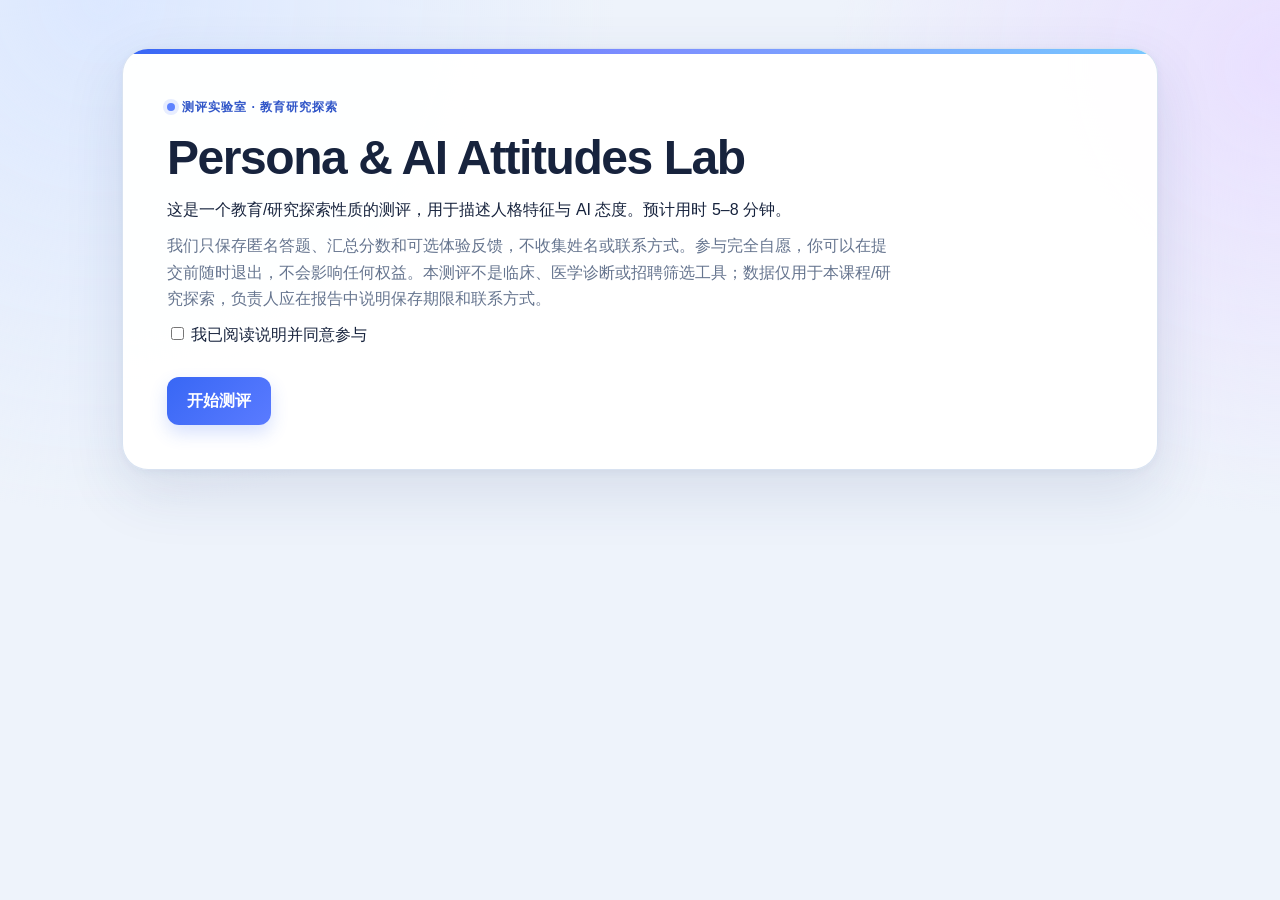
==== index.html @ b215f6ae "Add files via upload" ====
<!doctype html>
<html lang="zh-CN"><head><meta charset="utf-8"><meta name="viewport" content="width=device-width,initial-scale=1"><title>Persona & AI Attitudes Lab</title><link rel="stylesheet" href="styles.css"></head>
<body><main id="app"></main><script src="app.js"></script></body></html>
---- styles.css ----
:root{
  font-family:-apple-system,BlinkMacSystemFont,"PingFang SC","Hiragino Sans GB","Microsoft YaHei",sans-serif;
  color:#17233d;
  background:#eef3fb;
  --ink:#17233d;
  --muted:#66758f;
  --line:#dce5f2;
  --blue:#3867f5;
  --blue-dark:#2449c7;
  --soft-blue:#edf3ff;
  --soft:#f7f9fd;
}
*{box-sizing:border-box}
html{scroll-behavior:smooth}
body{
  margin:0;
  line-height:1.65;
  background:
    radial-gradient(circle at 8% 0%,#dce8ff 0,transparent 32rem),
    radial-gradient(circle at 100% 12%,#e9e0ff 0,transparent 28rem),
    #eef3fb;
}
button,input,select,textarea{font:inherit}
button{border:0}
.shell{max-width:1080px;margin:0 auto;padding:48px 22px 76px}
.card{
  position:relative;
  overflow:hidden;
  background:rgba(255,255,255,.96);
  border:1px solid rgba(214,225,241,.95);
  border-radius:26px;
  padding:clamp(24px,4vw,44px);
  box-shadow:0 22px 60px rgba(39,65,112,.12),0 2px 8px rgba(39,65,112,.05);
}
.card:before{content:"";display:block;position:absolute;inset:0 0 auto;height:5px;background:linear-gradient(90deg,#3867f5,#7d8dff,#77c8ff)}
h1{margin:0 0 10px;font-size:clamp(2rem,4vw,3rem);line-height:1.2;letter-spacing:-.03em}
h2{margin:36px 0 14px;font-size:clamp(1.35rem,2.4vw,1.75rem);line-height:1.25;letter-spacing:-.02em}
h3{margin:22px 0 10px;line-height:1.3}
p{margin:10px 0}
.card>p{max-width:82ch}
.muted{color:var(--muted)}
.eyebrow,.section-kicker{display:inline-flex;align-items:center;gap:7px;margin-bottom:12px;color:#3156c8;font-size:.78rem;font-weight:800;letter-spacing:.08em}
.eyebrow:before{content:"";width:8px;height:8px;border-radius:50%;background:#5f83ff;box-shadow:0 0 0 4px #e7edff}
.stepper{display:flex;align-items:center;gap:10px;margin:2px 0 18px;color:#8492aa;font-size:.86rem;font-weight:700}
.stepper span{padding:7px 12px;border:1px solid var(--line);border-radius:99px;background:#f7f9fd;white-space:nowrap}
.stepper span.active{border-color:#b9caff;background:#edf3ff;color:#2449c7}
.stepper i{height:1px;width:28px;background:#d6dfef}
.actions{display:flex;flex-wrap:wrap;gap:12px;margin-top:28px}
button{
  min-height:44px;
  padding:11px 20px;
  border-radius:12px;
  background:linear-gradient(135deg,var(--blue),#5a7bff);
  color:#fff;
  font-weight:700;
  box-shadow:0 8px 18px rgba(56,103,245,.2);
  cursor:pointer;
  transition:transform .15s ease,box-shadow .15s ease,background .15s ease;
}
button:hover{transform:translateY(-1px);box-shadow:0 11px 24px rgba(56,103,245,.28)}
button:active{transform:translateY(0)}
button:focus-visible,input:focus-visible,select:focus-visible,textarea:focus-visible{outline:3px solid rgba(56,103,245,.27);outline-offset:2px}
button.secondary{background:#e9effa;color:#263657;box-shadow:none}
button.secondary:hover{background:#dfe8f8;box-shadow:none}
.progress{height:10px;background:#e5ecf8;border-radius:99px;margin:20px 0 30px;overflow:hidden}
.progress>i{display:block;height:100%;background:linear-gradient(90deg,var(--blue),#73a7ff);border-radius:99px;transition:width .25s ease}
.item{padding:22px 0;border-bottom:1px solid #edf1f7}
.item:last-child{border-bottom:0}
.item p{font-size:1.08rem;font-weight:650}
.scale{display:grid;grid-template-columns:repeat(5,minmax(72px,1fr));gap:9px;margin-top:16px}
.scale label{
  min-height:66px;
  display:flex;flex-direction:column;align-items:center;justify-content:center;gap:4px;
  padding:8px 4px;
  border:1px solid var(--line);
  border-radius:13px;
  background:#fbfcff;
  color:#5f6f89;
  font-size:.82rem;
  text-align:center;
  cursor:pointer;
  transition:border-color .15s,background .15s,color .15s,transform .15s;
}
.scale label:hover{border-color:#9db5f8;background:#f3f6ff}
.scale label:has(input:checked){border-color:var(--blue);background:var(--soft-blue);color:#2145b7;transform:translateY(-1px);box-shadow:0 5px 12px rgba(56,103,245,.12)}
.scale input{margin:0;accent-color:var(--blue)}
.score-list{display:grid;grid-template-columns:repeat(3,minmax(0,1fr));gap:16px}
.score{padding:21px 18px;border-radius:17px;background:linear-gradient(145deg,#eff4ff,#e8efff);border:1px solid #dce7fb;text-align:center}
.score span{display:block;font-weight:700;color:#33466b}
.score b{display:block;font-size:2.05rem;line-height:1.1;margin:6px 0;color:#152751}
.score p{font-size:.88rem;color:var(--muted);max-width:30ch;margin:10px auto 0;line-height:1.55}
.score small{display:block;color:var(--muted);margin-top:5px}
.bar-track{height:8px;background:#d8e4fb;border-radius:99px;margin-top:13px;overflow:hidden}
.bar-track i{display:block;height:100%;background:linear-gradient(90deg,var(--blue),#7a9dff);border-radius:99px}
table{border-collapse:separate;border-spacing:0;width:100%;font-size:.93rem;overflow:hidden;border:1px solid var(--line);border-radius:14px;background:#fff}
th,td{border-bottom:1px solid #e7edf6;padding:11px 12px;text-align:center;white-space:nowrap}
th{background:#f4f7fc;color:#435676;font-weight:750}
tr:last-child td{border-bottom:0}
tr:hover td{background:#fafcff}
th:first-child,td:first-child{text-align:left;min-width:280px;white-space:normal}
.table-wrap{overflow-x:auto;border-radius:14px}
select,textarea,input[type=password]{
  border:1px solid #cfd9e9;border-radius:11px;padding:10px 12px;background:#fff;color:var(--ink)
}
textarea{width:100%;resize:vertical;min-height:110px}
hr{border:0;border-top:1px solid var(--line);margin:34px 0}
.warning{padding:14px 16px;background:#fff5e7;color:#8a4b08;border:1px solid #f4d49e;border-left:5px solid #f1a63d;border-radius:12px}
.top-metrics{display:grid;grid-template-columns:repeat(3,1fr);gap:16px;margin:22px 0 30px}
.top-metrics>div{background:linear-gradient(145deg,#f7f9fd,#eef3fb);border:1px solid var(--line);border-radius:17px;padding:17px 18px}
.top-metrics strong{display:block;font-size:1.8rem;line-height:1.2;color:#18294e}
.top-metrics span{color:var(--muted);font-size:.9rem}
.results-section{margin-top:28px}
.results-section h2{margin-top:0;margin-bottom:16px;font-size:1.35rem;color:#25385e}
.insight-grid{display:grid;grid-template-columns:repeat(2,minmax(0,1fr));gap:18px;margin-top:24px}
.insight{background:#fbfcff;border:1px solid #dfe7f4;border-radius:18px;padding:22px}
.insight h2{margin:0 0 14px;font-size:1.35rem}
.insight p{margin:9px 0;line-height:1.7}
.summary-line{display:block;margin:7px 0}
.definition-list{list-style:none;margin:17px 0 0;padding:0;display:grid;gap:11px}
.definition-list li{display:grid;gap:2px;padding-bottom:8px;border-bottom:1px dashed #dce5f2}
.definition-list li:last-child{border-bottom:0}
.definition-list span{color:var(--muted);font-size:.92rem}
.overall-summary{margin-top:32px;padding:24px 26px;background:linear-gradient(145deg,#f6f9ff,#eef4ff);border:1px solid #d6e3ff;border-radius:20px}
.overall-summary h2{margin-top:0}
.summary-list{margin:14px 0 0;padding-left:21px;display:grid;gap:11px}
.method-note{margin:12px 0;padding:15px 17px;background:#f5f8fd;border:1px solid #e0e8f4;border-left:4px solid #9bb7f8;border-radius:11px;color:#52627a;line-height:1.65}
.method-note strong{color:#263b68}
.feedback-list{display:grid;gap:10px;margin-top:14px}
.feedback-list p{display:grid;grid-template-columns:auto auto 1fr;align-items:baseline;gap:12px;margin:0;padding:13px 15px;background:#fbfcff;border:1px solid #e1e8f3;border-radius:12px}
.feedback-list .feedback-rating{font-weight:750;color:#2449c7;white-space:nowrap}
.feedback-panel{margin-top:22px;padding:22px 24px;background:#f8faff;border:1px solid #dce6f8;border-radius:18px}
.feedback-panel h2{margin:0 0 14px;font-size:1.35rem}
.feedback-panel .section-kicker{margin-bottom:6px;color:#7182a3;letter-spacing:.03em}
.feedback-panel select{margin-top:4px}
.feedback-panel textarea{margin-top:16px}
.alpha-grid{display:grid;grid-template-columns:repeat(4,minmax(0,1fr));gap:12px;margin:16px 0}
.alpha-item{display:flex;flex-direction:column;gap:5px;padding:15px;background:#f7f9fd;border:1px solid #dfe7f3;border-radius:13px}
.alpha-item span{color:var(--muted);font-size:.9rem}
.alpha-item strong{font-size:1.12rem;color:#1c315d}
@media(max-width:760px){
  .shell{padding:28px 14px 54px}
  .card{border-radius:20px;padding:24px 18px}
  .score-list,.top-metrics{grid-template-columns:repeat(2,minmax(0,1fr))}
  .insight-grid{grid-template-columns:1fr}
  .alpha-grid{grid-template-columns:repeat(2,minmax(0,1fr))}
}
@media(max-width:560px){
  h2{margin-top:30px}
  .score-list,.top-metrics{grid-template-columns:1fr}
  .actions button{width:100%}
  .feedback-list p{grid-template-columns:1fr auto}
  .feedback-list p .muted{grid-column:1 / -1}
  .feedback-panel{padding:18px 16px}
  .scale{display:flex;overflow-x:auto;padding-bottom:5px}
  .scale label{flex:0 0 76px}
  th,td{padding:9px 10px}
}
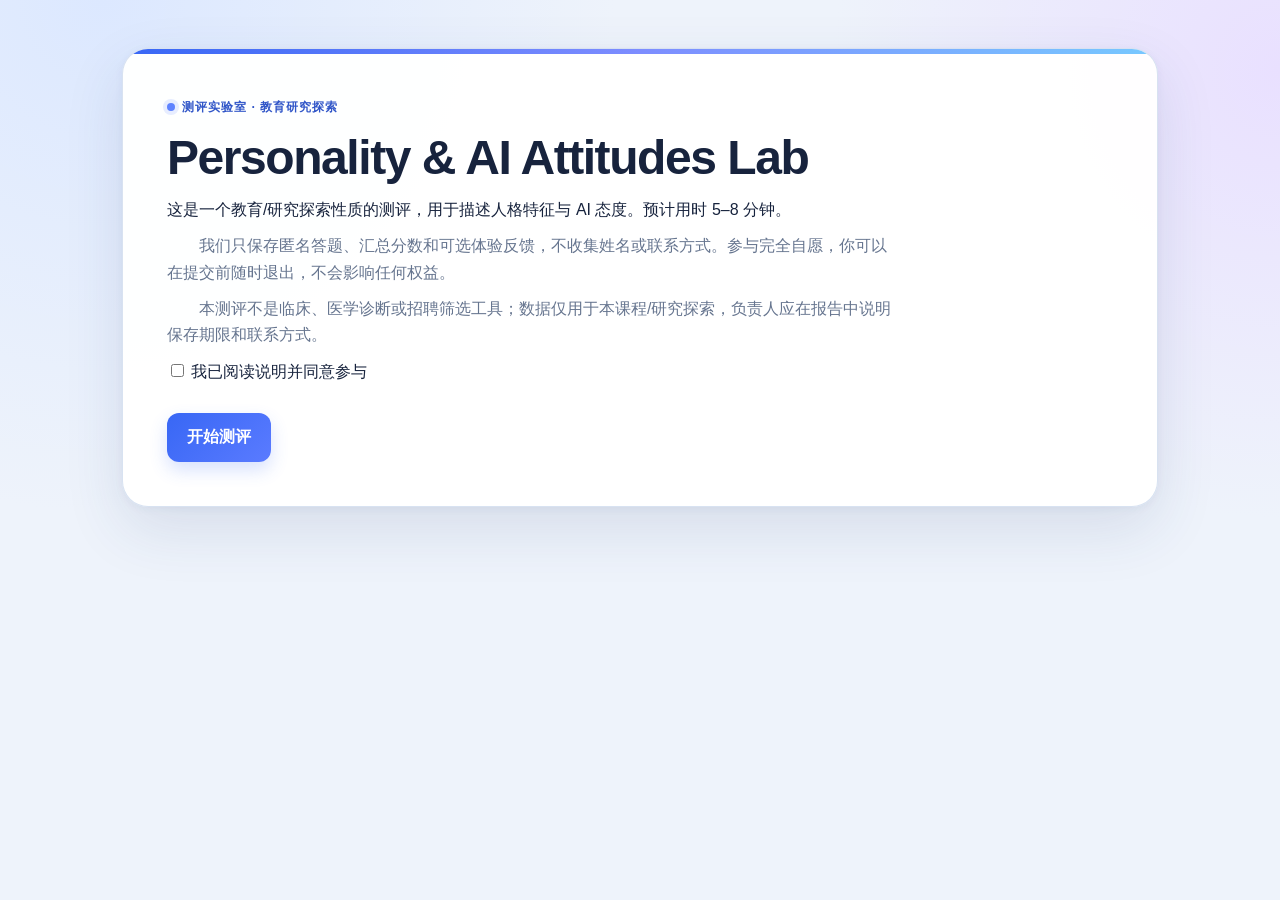
==== commit 9bddf7d6: "Add files via upload" ====
--- a/index.html
+++ b/index.html
@@ -1,3 +1,3 @@
 <!doctype html>
-<html lang="zh-CN"><head><meta charset="utf-8"><meta name="viewport" content="width=device-width,initial-scale=1"><title>Persona & AI Attitudes Lab</title><link rel="stylesheet" href="styles.css"></head>
-<body><main id="app"></main><script src="app.js"></script></body></html>
+<html lang="zh-CN"><head><meta charset="utf-8"><meta name="viewport" content="width=device-width,initial-scale=1"><title>Personality & AI Attitudes Lab</title><link rel="stylesheet" href="styles.css"></head>
+<body><main id="app"></main><script src="app.js?v=20260913-2"></script></body></html>
--- a/styles.css
+++ b/styles.css
@@ -155,3 +155,6 @@
   .scale label{flex:0 0 76px}
   th,td{padding:9px 10px}
 }
+
+/* Intro copy uses two-character paragraph indents for the privacy and disclaimer notes. */
+.intro-privacy,.intro-disclaimer{text-indent:2em}
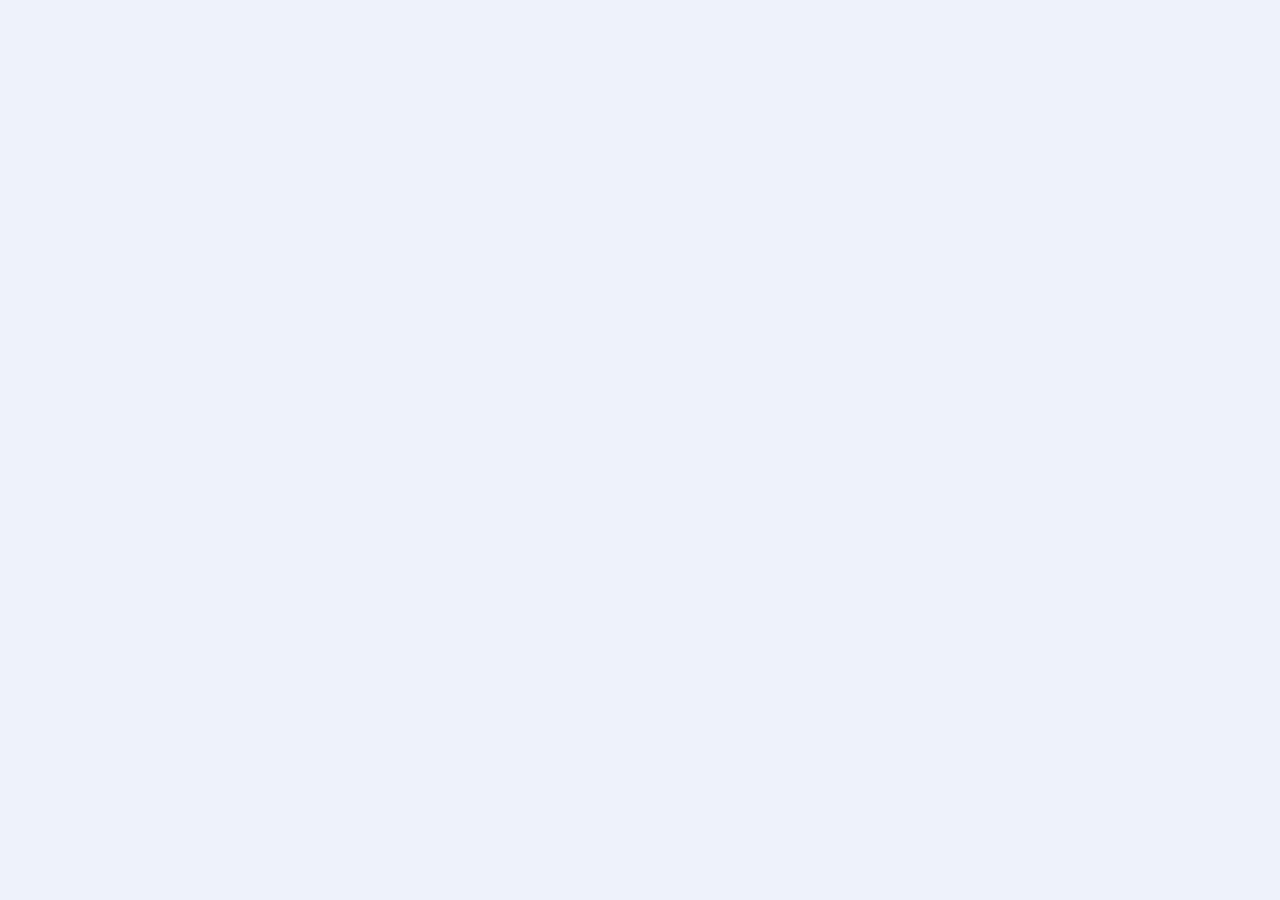
==== commit d47f36a0: "fix: load questionnaire and analysis dependencies" ====
--- a/index.html
+++ b/index.html
@@ -1,3 +1,14 @@
 <!doctype html>
-<html lang="zh-CN"><head><meta charset="utf-8"><meta name="viewport" content="width=device-width,initial-scale=1"><title>Personality & AI Attitudes Lab</title><link rel="stylesheet" href="styles.css"></head>
-<body><main id="app"></main><script src="app.js?v=20260913-2"></script></body></html>
+<html lang="zh-CN">
+<head>
+  <meta charset="utf-8">
+  <meta name="viewport" content="width=device-width,initial-scale=1">
+  <meta name="description" content="用于教育研究探索的五大人格与 AI 态度测评。">
+  <title>Personality &amp; AI Attitudes Lab</title>
+  <link rel="stylesheet" href="styles.css?v=20260913-review-v2">
+  <script defer src="questionnaire.js?v=20260913-review-v2"></script>
+  <script defer src="analysis.js?v=20260913-review-v2"></script>
+  <script defer src="app.js?v=20260913-review-v2"></script>
+</head>
+<body><main id="app"></main><noscript>本测评需要启用 JavaScript。请在浏览器设置中启用后刷新。</noscript></body>
+</html>
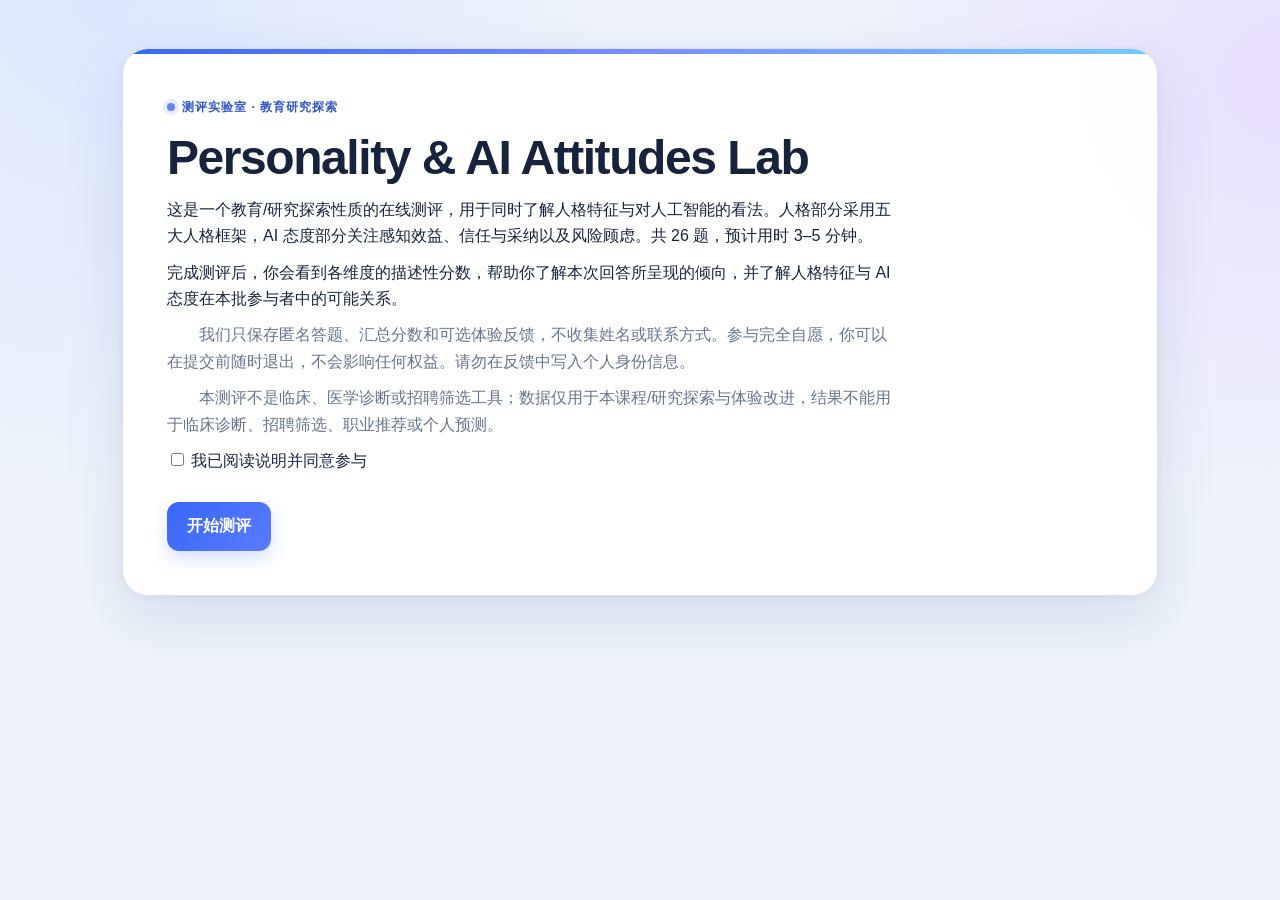
==== commit 3ef6f6d0: "restore original UI entrypoint" ====
--- a/index.html
+++ b/index.html
@@ -1,14 +1,3 @@
 <!doctype html>
-<html lang="zh-CN">
-<head>
-  <meta charset="utf-8">
-  <meta name="viewport" content="width=device-width,initial-scale=1">
-  <meta name="description" content="用于教育研究探索的五大人格与 AI 态度测评。">
-  <title>Personality &amp; AI Attitudes Lab</title>
-  <link rel="stylesheet" href="styles.css?v=20260913-review-v2">
-  <script defer src="questionnaire.js?v=20260913-review-v2"></script>
-  <script defer src="analysis.js?v=20260913-review-v2"></script>
-  <script defer src="app.js?v=20260913-review-v2"></script>
-</head>
-<body><main id="app"></main><noscript>本测评需要启用 JavaScript。请在浏览器设置中启用后刷新。</noscript></body>
-</html>
+<html lang="zh-CN"><head><meta charset="utf-8"><meta name="viewport" content="width=device-width,initial-scale=1"><meta name="description" content="用于教育研究探索的五大人格与 AI 态度测评。"><title>Personality &amp; AI Attitudes Lab</title><link rel="stylesheet" href="styles.css?v=20260913-restored-ui"></head>
+<body><main id="app"></main><script src="app.js?v=20260913-restored-ui"></script></body></html>
